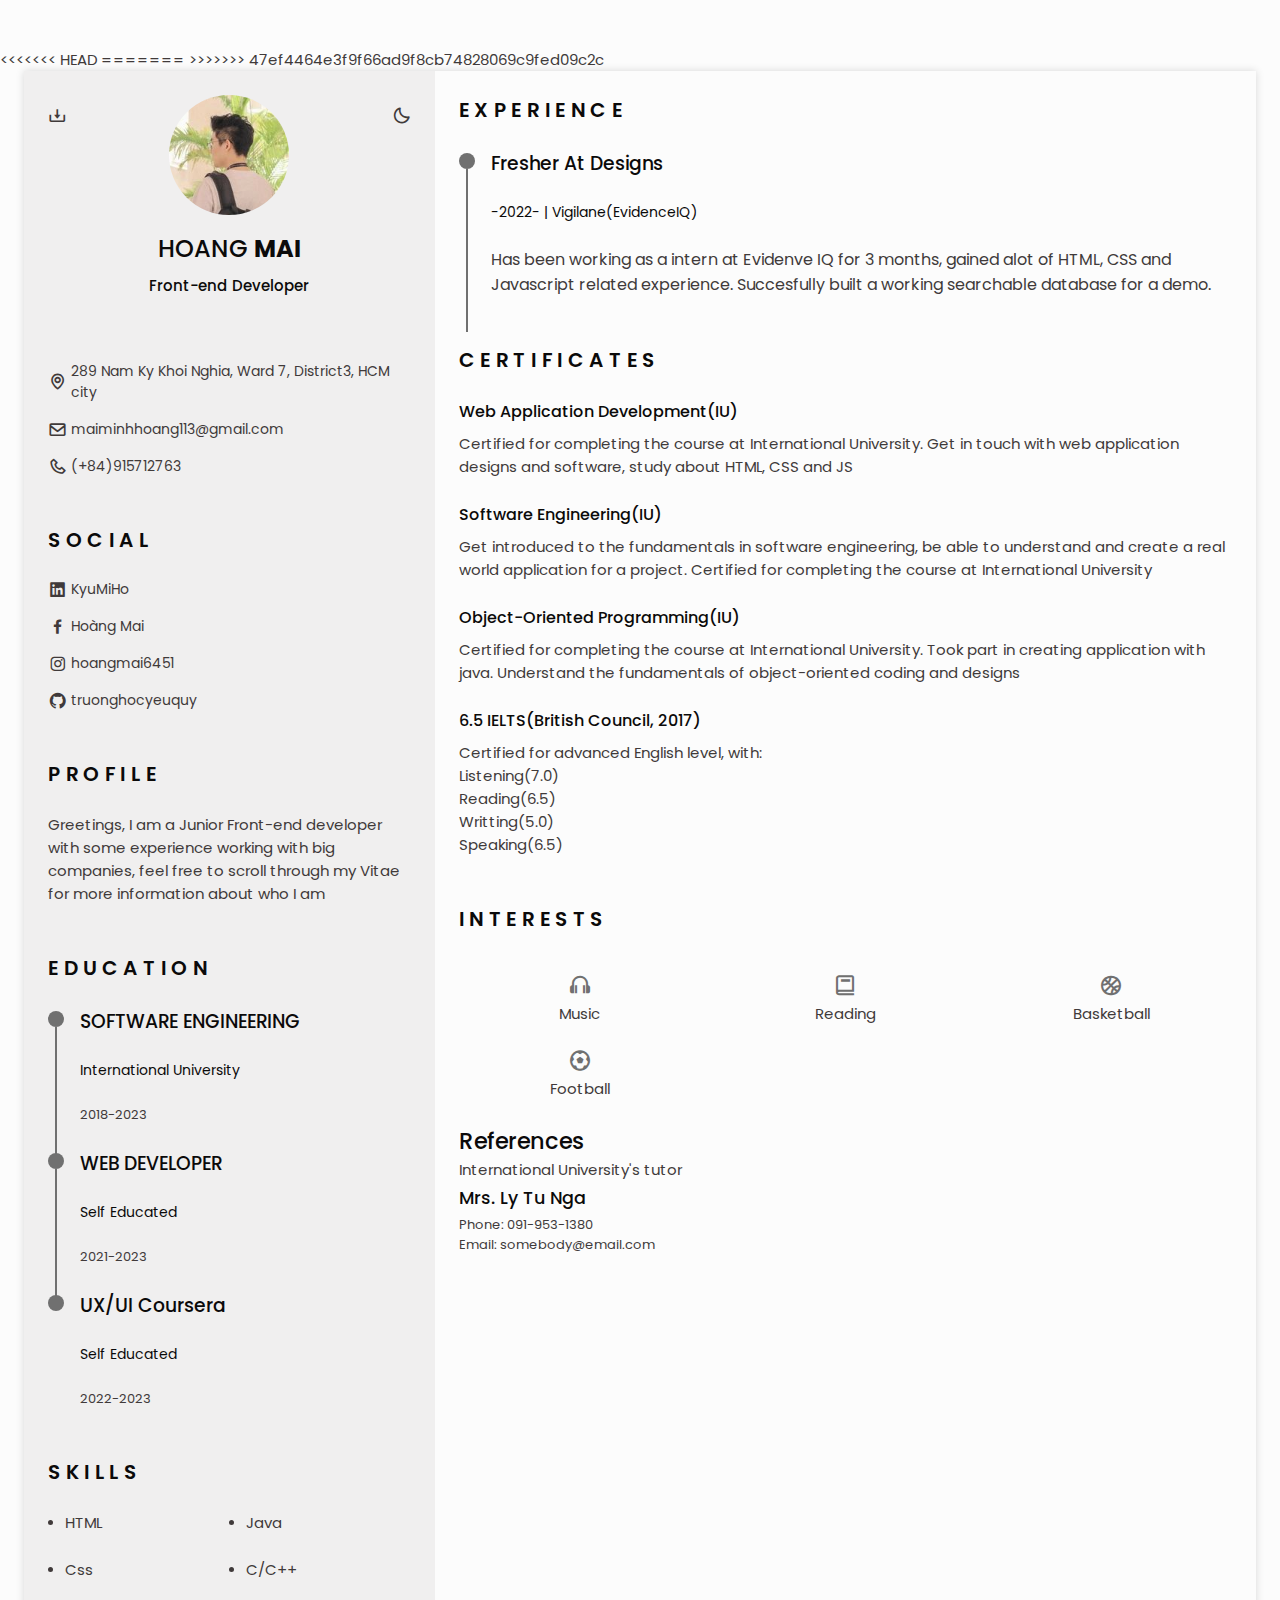
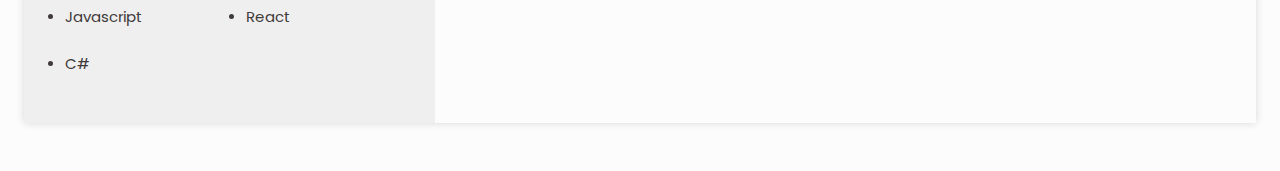
==== index.html @ 83b43409 "Fixing few bugs" ====
<!DOCTYPE html>
<html lang="en">
  <head>
    <meta charset="UTF-8" />
    <meta http-equiv="X-UA-Compatible" content="IE=edge" />
    <meta name="viewport" content="width=device-width, initial-scale=1.0" />
    <!-- Using Icons from BoxIcons -->
    <link
      rel="stylesheet"
      href="https://cdn.jsdelivr.net/npm/boxicons@latest/css/boxicons.min.css"
    />
    <!-- Css here -->
    <link rel="stylesheet" href="css/style.css" />

    <link rel="icon" type="img/svg" href="icon/DarkFavicon.svg" id="favicon" />

<<<<<<< HEAD
=======

>>>>>>> 47ef4464e3f9f66ad9f8cb74828069c9fed09c2c
    <link rel="icon" type="img/svg" href="icon/DarkFavicon.svg" id="favicon" />


    <title>KyuMiHo CV</title>
  </head>
  <body>
    <!-- Header -->
    <header class="l-header" id="header">
      <nav class="nav bd-container">
        <a href="#" class="nav__logo">Hoàng</a>
        <div class="nav__menu" id="nav-menu">
          <ul class="nav__list">
            <li class="nav__item">
              <a href="#home" class="nav__link active-link">
                <i class="bx bx-home nav__icon"></i>Home
              </a>
            </li>
            <li class="nav__item">
              <a href="#profile" class="nav__link">
                <i class="bx bx-user nav__icon"></i>Profile
              </a>
            </li>
            <li class="nav__item">
              <a href="#education" class="nav__link">
                <i class="bx bx-book nav__icon"></i>Education
              </a>
            </li>
            <li class="nav__item">
              <a href="#skills" class="nav__link">
                <i class="bx bx-receipt nav__icon"></i>Skills
              </a>
            </li>
            <li class="nav__item">
              <a href="#experience" class="nav__link">
                <i class="bx bx-briefcase-alt nav__icon"></i>Experiences
              </a>
            </li>
            <li class="nav__item">
              <a href="#certificates" class="nav__link">
                <i class="bx bx-award nav__icon"></i>Certificates
              </a>
            </li>
            <li class="nav__item">
              <a href="#references" class="nav__link">
                <i class="bx bx-link-external nav__icon"></i>References
              </a>
            </li>
          </ul>
        </div>

        <div class="nav__toggle" id="nav-toggle">
          <i class="bx bx-grid-alt"></i>
        </div>
      </nav>
    </header>
    <!-- Scroll Top -->
    <main class="l-main bd-container">
      <div class="resume" id="area-cv">
        <div class="resume__left">
          <!-- home section -->
          <section class="home" id="home">
            <div class="home__container section bd-grid">
              <div class="home__data bd-grid">
                <img src="pdf/Avatar.jpg" alt="" class="home__img" />
                <h1 class="home__title">HOANG <b>MAI</b></h1>
                <h3 class="home__profession">Front-end Developer</h3>

                <div>
                  <a
                    download=""
                    href="pdf/CV_Mai minh hoàng_English.pdf"
                    class="home__button-movil"
                    >Download</a
                  >
                </div>
              </div>
              <div class="home__address bd-grid">
                <span class="home__information">
                  <i class="bx bx-map home__icon"></i> 289 Nam Ky Khoi Nghia,
                  Ward 7, District3, HCM city
                </span>
                <span class="home__information">
                  <i class="bx bx-envelope home__icon"></i>
                  maiminhhoang113@gmail.com
                </span>
                <span class="home__information">
                  <i class="bx bx-phone home__icon"></i> (+84)915712763
                </span>
              </div>
            </div>

            <i
              class="bx bx-moon change-theme"
              title="Theme"
              id="theme-button"
            ></i>

            <i
              class="bx bx-download generate-pdf"
              title="Generate PDF"
              id="resume-button"
            ></i>

          </section>

          <!-- social media -->
          <section class="social section">
            <h2 class="section-title">SOCIAL</h2>
            <div class="social__container bd-grid">
              <a
                href="https://www.linkedin.com/in/hoang-mai-minh-4b1067243/"
                target="_blank"
                class="social__link"
                0
              >
                <i class="bx bxl-linkedin-square social__icon"></i>KyuMiHo
              </a>
              <a
                href="https://www.facebook.com/maiminhhoang113/"
                target="_blank"
                class="social__link"
              >
                <i class="bx bxl-facebook social__icon"></i>Hoàng Mai
              </a>
              <a
                href="https://www.instagram.com/hoangmai6451/"
                target="_blank"
                class="social__link"
              >
                <i class="bx bxl-instagram social__icon"></i>hoangmai6451
              </a>
              <a
                href="https://github.com/truonghocyeuquy"
                target="_blank"
                class="social__link"
              >
                <i class="bx bxl-github social__icon"></i>truonghocyeuquy
              </a>
            </div>
          </section>
          <!-- Profile section is here -->
          <section class="profile section" id="profile">
            <h2 class="section-title">Profile</h2>
            <p class="profile__description">
              Greetings, I am a Junior Front-end developer with some experience
              working with big companies, feel free to scroll through my Vitae
              for more information about who I am
            </p>
          </section>
          <!-- Edication section is here -->
          <section class="education section" id="education">
            <h2 class="section-title">Education</h2>
            <div class="education__container bd-grid">
              <div class="education__content">
                <div class="education__time">
                  <span class="education__rounder"></span>
                  <span class="education__line"></span>
                </div>
                <div class="education__data bd-grid">
                  <h3 class="education__title">SOFTWARE ENGINEERING</h3>
                  <span class="education__studies"
                    >International University</span
                  >
                  <span class="education__year">2018-2023</span>
                </div>
              </div>
              <!--  -->
              <div class="education__content">
                <div class="education__time">
                  <span class="education__rounder"></span>
                  <span class="education__line"></span>
                </div>
                <div class="education__data bd-grid">
                  <h3 class="education__title">WEB DEVELOPER</h3>
                  <span class="education__studies">Self Educated</span>
                  <span class="education__year">2021-2023</span>
                </div>
              </div>
              <!--  -->
              <div class="education__content">
                <div class="education__time">
                  <span class="education__rounder"></span>
                  <!-- <span class="education__line"></span> -->
                </div>
                <div class="education__data bd-grid">
                  <h3 class="education__title">UX/UI Coursera</h3>
                  <span class="education__studies">Self Educated</span>
                  <span class="education__year">2022-2023</span>
                </div>
              </div>
            </div>
          </section>
          <!-- Skill section is here -->
          <section class="skills section" id="skills">
            <h2 class="section-title">Skills</h2>
            <div class="skills__content bd-grid">
              <ul class="skills__data">
                <li class="skills__name">
                  <span class="skills__circle"></span>HTML
                </li>
                <li class="skills__name">
                  <span class="skills__circle"></span>Css
                </li>
                <li class="skills__name">
                  <span class="skills__circle"></span>Javascript
                </li>
                <li class="skills__name">
                  <span class="skills__circle"></span>C#
                </li>
              </ul>
              <ul class="skills__data">
                <li class="skills__name">
                  <span class="skills__circle"></span>Java
                </li>
                <li class="skills__name">
                  <span class="skills__circle"></span>C/C++
                </li>
                <li class="skills__name">
                  <span class="skills__circle"></span>React
                </li>
              </ul>
            </div>
          </section>
        </div>
        <div class="resume__right">
          <!-- Experiences -->
          <section class="experience section" id="experience">
            <h2 class="section-title">Experience</h2>
            <div class="experience__contatiner bd-grid">
              <div class="experience__content">
                <div class="experience__time">
                  <span class="experience__rounder"></span>
                  <span class="experience__line"></span>
                </div>
                <div class="experience__data bd-grid">
                  <h3 class="experience__title">Fresher At Designs</h3>
                  <span class="experience__company"
                    >-2022- | Vigilane(EvidenceIQ)</span
                  >
                  <p class="experience__description">
                    Has been working as a intern at Evidenve IQ for 3 months,
                    gained alot of HTML, CSS and Javascript related experience.
                    Succesfully built a working searchable database for a demo.
                  </p>
                </div>
              </div>
            </div>
          </section>
          <!-- certificate is here -->
          <section class="certificate section" id="certificates">
            <h2 class="section-title">Certificates</h2>
            <div class="certificate__container bd-grid">
              <div class="certificate__content">
                <h3 class="certificate__title">
                  Web Application Development(IU)
                </h3>
                <p class="certificate__description">
                  Certified for completing the course at International
                  University. Get in touch with web application designs and
                  software, study about HTML, CSS and JS
                </p>
              </div>
              <div class="certificate__content">
                <h3 class="certificate__title">Software Engineering(IU)</h3>
                <p class="certificate__description">
                  Get introduced to the fundamentals in software engineering, be
                  able to understand and create a real world application for a
                  project. Certified for completing the course at International
                  University
                </p>
              </div>
              <div class="certificate__content">
                <h3 class="certificate__title">
                  Object-Oriented Programming(IU)
                </h3>
                <p class="certificate__description">
                  Certified for completing the course at International
                  University. Took part in creating application with java.
                  Understand the fundamentals of object-oriented coding and
                  designs
                </p>
              </div>
              <div class="certificate__content">
                <h3 class="certificate__title">
                  6.5 IELTS(British Council, 2017)
                </h3>
                <p class="certificate__description">
                  Certified for advanced English level, with:<br />
                  Listening(7.0)<br />
                  Reading(6.5)<br />
                  Writting(5.0) <br />Speaking(6.5)
                </p>
              </div>
            </div>
          </section>
          <!-- Interests -->
          <section class="interest section">
            <h2 class="section-title">Interests</h2>
            <div class="interests__container bd-grid">
              <div class="interests__content">
                <i class="bx bx-headphone interest__icon"></i>
                <span class="interest__name">Music</span>
              </div>
              <div class="interests__content">
                <i class="bx bx-book interest__icon"></i>
                <span class="interest__name">Reading</span>
              </div>
              <div class="interests__content">
                <i class="bx bx-basketball interest__icon"></i>
                <span class="interest__name">Basketball</span>
              </div>
              <div class="interests__content">
                <i class="bx bx-football interest__icon"></i>
                <span class="interest__name">Football</span>
              </div>
            </div>
          </section>
          <!-- references -->
          <section class="references" id="references">
            <h2 class="section__title">References</h2>
            <!-- <div class="references__container bd-grid">
              <div class="references__content bd-grid">
                <span class="references__subtitle">Project Manager</span>
                <h3 class="references__title">Mr. Lai Van Loc</h3>
                <ul class="references__contact">
                  <li>Phone: 091-953-1380</li>
                  <li>email: somebody@email.com</li>
                </ul>
              </div> -->
              <div class="references__content bd-grid">
                <span class="references__subtitle"
                  >International University's tutor</span
                >
                <h3 class="references__title">Mrs. Ly Tu Nga</h3>
                <ul class="references__contact">
                  <li>Phone: 091-953-1380</li>
                  <li>Email: somebody@email.com</li>
                </ul>
              </div>
            </div>
            
          </section>

          
        </div>
      </div>
    </main>
    <!-- scroll top -->
    <a href="#" class="scrolltop" id="scroll-top">
      <i class="bx bx-up-arrow-alt scrolltop__icon"></i>
    </a>
    <!-- HTML2PDF -->
    <script src="javascript/html2pdf.bundle.min.js"></script>
    <!-- Main JS is here -->
    <script src="javascript/main.js"></script>
  </body>
</html>
---- css/style.css ----
/* Importing fonts from google */

@import url('https://fonts.googleapis.com/css2?family=Liu+Jian+Mao+Cao&family=Poppins:wght@400;500;600&display=swap');


/* Variables CSS */
:root{
    --header-height: 3rem;

    /* Color went here */
    --title-color: #0B0A0A;
    --text-color: #403A3A;
    --text-color-light: #707070;
    --container-color-alt: #F0EFEF;
    --body-color: #FCFCFC;

    /* Fonts used here */
    --body-font: 'Poppins', sans-serif;
    --h1-font-size: 1.5rem;
    --h2-font-size: 1.25rem;
    --h3-font-size: 1rem;
    --normal-font-size: .938rem;
    --small-font-size: .875rem;
    --smaller-font-size: .813rem;

    /* Fonts weights here */
    --font-medium: 500;
    --font-semi-bold: 600;
    /* Margenes */
    --mb-1: .5rem;
    --mb-2: 1rem;
    --mb-3: 1.5rem;


    /* Z index */
    --z-tooltip: 10;
    --z-fixed: 100;

}
/* Base */
*, ::before, ::after{
       box-sizing:border-box; 
}
html{
    scroll-behavior:smooth;    
}
/* dark theme variable */
body.dark-theme{
    --title-color: #f2f2f2;
    --text-color: #bfbfbf;
    --container-color: #212121;
    --container-color-alt: #181616;
    --body-color: #2b2b2b;

}
/* change theme button */
.change-theme{
position:absolute;
right:0;
top:2.2rem;
display:flex;
color: var(--text-color);
font-size: 1.2rem;
cursor:pointer;
}
.change-theme:hover{
    color:var(--title-color);
}
/* font size variable to scale cv */
body.scale-cv{
    --h1-font-size: .938rem;
    --h2-font-size: .938rem;
    --h3-font-size: .875rem;
    --normal-font-size: .813rem;
    --small-font-size: .75rem;
    --smaller-font-size: .688rem;
}

/* Generate pdf button */
.generate-pdf{
    display:none;
    position: absolute;
    top: 2.2rem;
    left: 0;
    font-size: 1.2rem;
    color: var(--text-color);
    cursor: pointer;

}

.generate-pdf:hover{
    color: var(--title-color);
}

.scale-cv .change-theme,
.scale-cv .generate-pdf{
    display:none;

}
.scale-cv .bd-container{
    max-width: 595px;
}

.scale-cv .section{
    padding: 1.5rem 0 0.80rem;
}
.scale-cv .section-title{
    margin-bottom: .05rem;
}
.scale-cv .profile__description{
    font-size: smaller;
}
.scale-cv .resume__left,
.scale-cv .resume__right{
    padding:0 1rem;
}
.scale-cv .home__img{
    width: 90px;
    height: 90px;
}
.scale-cv .home__container{
    gap:.75rem;
}
.scale-cv .home__data{
    gap:.25rem;
}
.scale-cv .home__address,
.scale-cv .social__container{
    gap:.75rem;
}
.scale-cv .home__icon,
.scale-cv .social__icon,
.scale-cv .interest__icon{
    font-size: 1rem;
}

.scale-cv .education__container,
.scale-cv .experience__container,
.scale-cv .certificate__container{
    gap: 1rem;

}
.scale-cv .certificate__discription{
    font-size: 9px;
}
.scale-cv .references__container{
    row-gap: 9px;
}
.scale-cv .education__time,
.scale-cv .experience__time{ 
    padding-right: .5rem;
}
.scale-cv .education__rounder,
.scale-cv .experience__rounder{

    margin-top: .22rem;

}
.scale-cv .education__line,
.scale-cv .experience__line{
    width: 1px;
    height: 90%;
    transform: translate(5px 0);
}
.scale-cv .education__data,
.scale-cv .experience__data{
    row-gap:2px;
}
.scale-cv .skills__name{
    margin-bottom: var(--mb-1);
}

.scale-cv .interest{
   display:none;    
}


body{
    margin: 0 0 var(--header-height) 0;
    padding: 0;
    font-family: var(--body-font);
    font-size: var(--normal-font-size);
    background-color: var(--body-color);
    color: var(--text-color);
}

h1,h2,h3,ul,p{
    margin: 0;

}

h1,h2,h3{
    color: var(--title-color);
    font-weight: var(--font-medium);

}
ul{
    padding:0;
    list-style:none;

}
a{
    text-decoration: none;
}
img{
    max-width: 100%;
    height: auto;
}

/* Class Css */


.section{
    display: flex;
    flex:1;
    flex-direction: column;
    max-width: auto;
    padding: 1.5rem 0;
}


.section-title{
    font-size: var(--h2-font-size);
    color: var(--title-color);
    font-weight: var(--font-semi-bold);
    text-transform: uppercase;
    letter-spacing: .35rem;
    text-align: center;
    margin-bottom: var(--mb-3);
}


/* Layout zone */

.bd-container{
    max-width: auto;
    width: calc(100% - 3rem);
    margin-left: var(--mb-3);
    margin-right: var(--mb-3);
}
.bd-grid{

    display: grid;


    gap: 1.5rem;
}
.l-header{
    width: 100%;
    position: fixed;
    bottom:0;
    left:0;
    z-index: var(--z-fixed);
    background-color: var(--body-color);
    box-shadow: 0 -1px 4px rgba(0,0,0,.1);
    transition: .3s;

}
/* Nav here */
.nav{
    height: var(--header-height);
    display: flex;
    justify-content: space-between;
    align-items: center;
}
@media screen and (max-width: 968px)
{
 .nav__menu{
    position: fixed;
    bottom: -100%;
    left:0;
    width: 100%;
    padding: 2rem 1.5rem;
    background-color: var(--body-color);
    box-shadow: 0 1px 4px rgba(0,0,0,.1);
    border-radius: 1rem 1rem 0 0;
    z-index: var(--z-fixed);
    transition: .3s;
 }
}
.nav__logo, 
.nav__toggle{
    color: var(--title-color);
    font-weight: var(--font-medium);
}

.nav__toggle{
    font-size: 1.2rem;
    cursor:pointer;
}

.nav__item{
    text-align:center;

}
.nav__list{
    display: grid;
    grid-template-columns: repeat(3,1fr);
    gap:2rem;
}
.nav__link{
    display: flex;
    flex-direction: column;
    font-size: var(--smaller-font-size);
    color: var(--text-color-light);
    font-weight: var(--font-medium);

}
.nav__link:hover{
    color: var(--title-color);

}
.nav__icon{
    font-size: 1.2rem;
    margin-bottom: var(--mb-1);
}

/* Menu shower here */
.show-menu{
    bottom: var(--header-height);
}


.active-link{
    color: var(--title-color);
}
/* home */
.home{
    position:relative;

}
.home__container{
    gap:3rem;
}
.home__data{
    gap: .5rem;
    text-align: center;
}
.home__img{
    width:120px;
    height:120px;
    border-radius: 50%;
    justify-self: center;
    margin-bottom: var(--mb-1);
}
.home__title{
    font-size: var(--h1-font-size);
}
.home__profession{
    font-size: var(--normal-font-size);
    margin-bottom: var(--mb-1);
}
.home__address{
    gap:1rem;

}
.home__information{
    display:flex;
    align-items: center;
    font-size: var(--small-font-size);
}
.home__icon{
    font-size: 1.2rem;
    margin-right:.25rem;

}
.home__button-movil{
    display:inline-block;
    border:2px solid var(--text-color);
    color: var(--title-color);
    padding:1rem 2rem;
    border-radius: .25rem;
    transition: .3s;
    font-weight: var(--font-medium);
    margin-top: var(--mb-3);
}
.home__button-movil:hover{
    background-color: var(--text-color);
    color: var(--container-color);
}
/* Social media */
.social__container{
    grid-template-columns: max-content;
    gap:1rem;

}
.social__link{
    display:inline-flex;
    align-items: center;
    font-size: var(--small-font-size);
    color:var(--text-color);
}
.social__link:hover{
    color:var(--title-color);
}
.social__icon{
    font-size:1.2rem;
    margin-right:.25rem;
}
/* profile */
.profile__description{
    text-align: center;
}
/* education and experience */
.education__content,
.experience__content{
    display:flex;

}
.education__time,
.experience__time{
    padding-right:1rem;
}
.education__rounder,
.experience__rounder{
    position:relative;
    display:block;
    width:16px;
    height:16px;

    background: var(--text-color-light);
    border-radius: 50%;
    margin-top: .25rem;

}
.education__line,
.experience__line{
    display:block;
    width:2px;
    height:110%;
    background-color: var(--text-color-light);
    transform: translate(7px,0);
    
}
.education__data,
.experience__data{
    font-size: var(--h3-font-size);
}
.education__studies,
.experience__company{
    font-size: var(--small-font-size);
    color: var(--title-color);
}
.education__year{
    font-size: var(--smaller-font-size);
}
/* Skills and languages */
.skills__content
{
    grid-template-columns: repeat(2, 1fr);
    

}
.skills__content
{
  
    gap:0;
}
.skills__name{
    display:flex;
    align-items: center;
    margin-bottom:var(--mb-3);
    
}
.skills__circle{
    display:inline-block;
    width: 5px;
    height: 5px;
    background-color: var(--text-color);
    border-radius: 50%;
    margin-right: .75rem;
}

/* certificates here */
.certificate__title{
    font-size: var(--h3-font-size);
    margin-bottom: var(--mb-1);
}
/* references */
.references__content{
    gap:.25rem;
}
.reference__subtitle{
    color:var(--text-color-light);
}
.reference__subtitle,
.references__contact{
    font-size: var(--smaller-font-size);
}
/* interest */
.interests__container{
    grid-template-columns: repeat(3, 1fr);
    margin-top: var(--mb-2);
}
.interests__content{
    display: flex;
    flex-direction: column;
    align-items: center;
}
.interest__icon{
    color: var(--text-color-light);
    font-size: 1.5rem;
    margin-bottom: .25rem;
}
/* scroll top */
.scrolltop{
    position:fixed;
    right:1rem;
    bottom:-20%;
    display:flex;
    justify-content: center;
    align-items:center;
    padding:.3rem;
    background-color: var(--container-color-alt);
    border-radius: 50%;
    z-index: var(--z-tooltip);
    transition: .4s;
    visibility: hidden;
}
.scrolltop__icon{
    font-size:1.2rem;
    color:var(--text-color);

}
.show-scroll{
    visibility: visible;
    bottom:5rem;
}
@media screen and (max-width:320px){
    .nav.list{
        grid-template-columns: repeat(2, 1fr);
        gap: 1rem .5rem;
    }
}
@media screen and (min-width:968px){
    body{
        margin:3rem 0;
    }
    .generate-pdf{
        display: inline-block;
    }
    .bd-container{
        margin-left: auto;
        margin-right: auto;
    }
    .home__button-movil{
        display: none;
    }
    .l-header,
    .scrolltop{
        display:none;
    }
    .resume{
        display:grid;
        grid-template-columns: .5fr 1fr;
        background-color: var(--container-color);
        box-shadow: 0 0 8px rgba(13,12,12,.15);
    }
    .resume__left{
        background-color: var(--container-color-alt);
    }
    .resume__left,
    .resume__right{
        padding:0 1.5rem;

    }
    .resume__right{
        height: 100%;
    }
    .generate-pdf{
        display:inline-block;
    }
    .section-title,
    .profile__description{
        text-align: initial;
    }
}
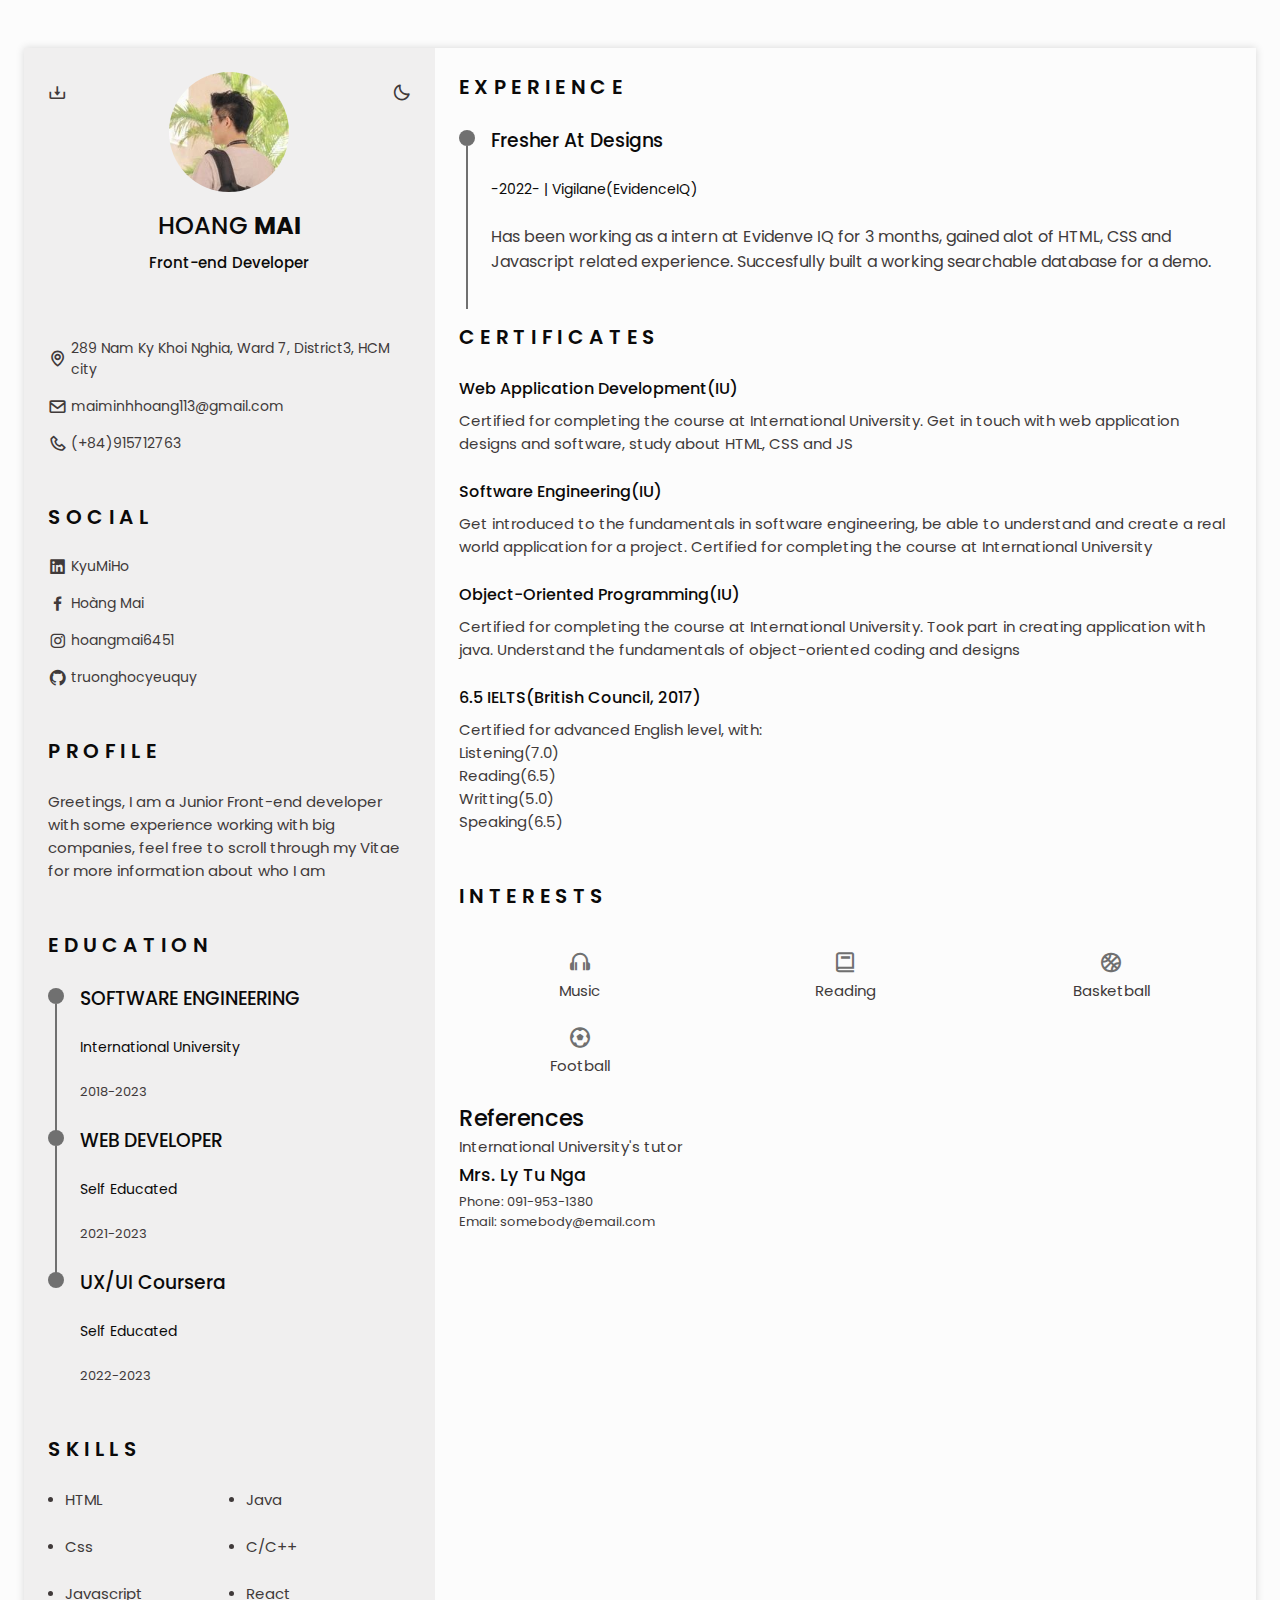
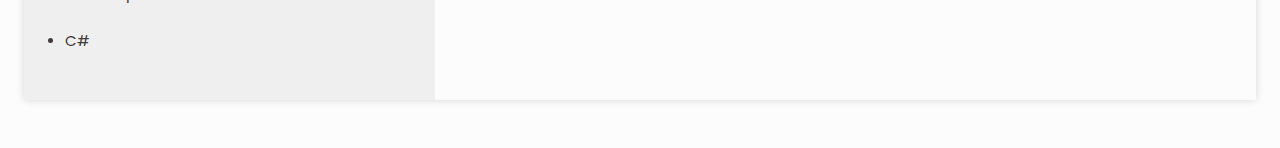
==== commit 70eb4375: "Update index.html" ====
--- a/index.html
+++ b/index.html
@@ -14,10 +14,7 @@
 
     <link rel="icon" type="img/svg" href="icon/DarkFavicon.svg" id="favicon" />
 
-<<<<<<< HEAD
-=======
-
->>>>>>> 47ef4464e3f9f66ad9f8cb74828069c9fed09c2c
+
     <link rel="icon" type="img/svg" href="icon/DarkFavicon.svg" id="favicon" />
 
 
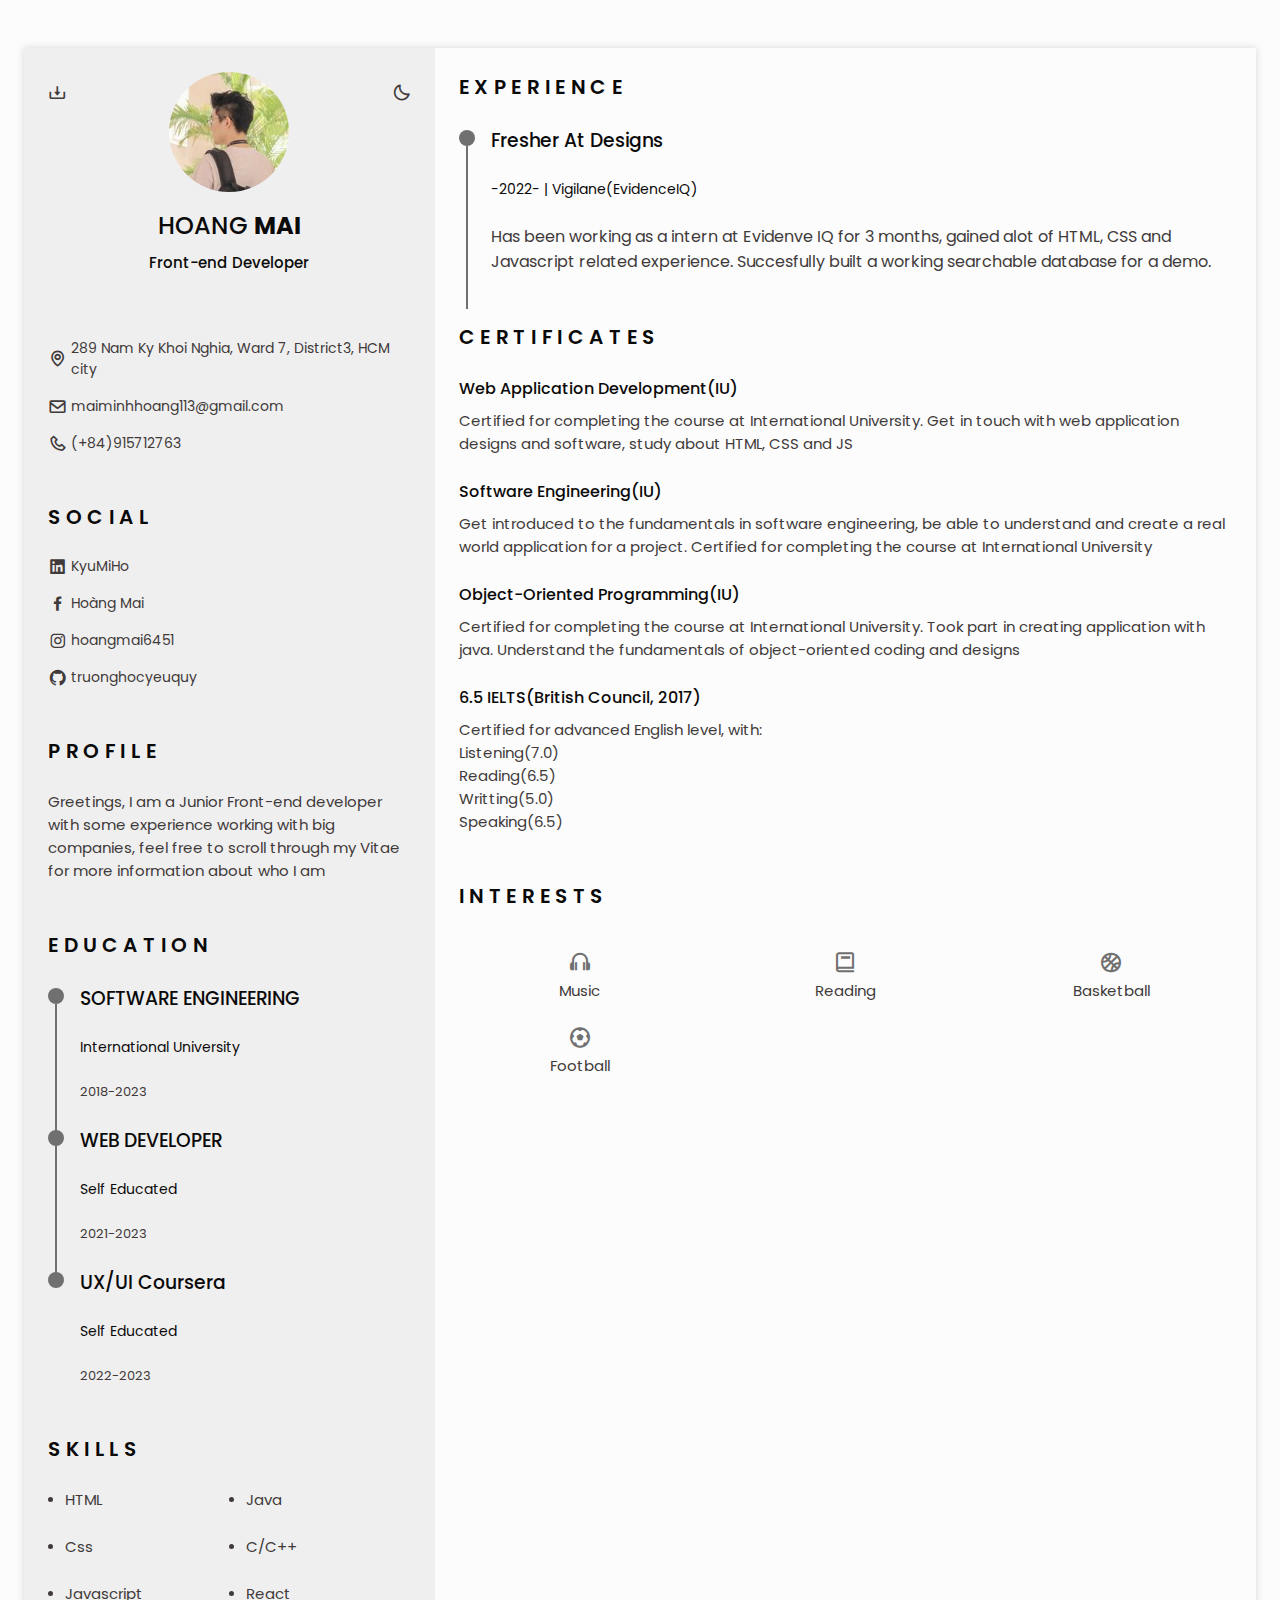
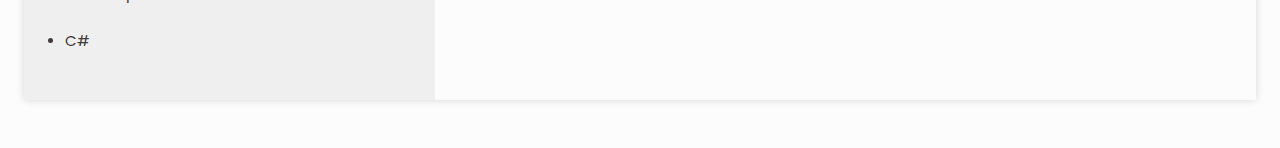
==== commit ce399f25: "Update index.html" ====
--- a/index.html
+++ b/index.html
@@ -333,9 +333,9 @@
             </div>
           </section>
           <!-- references -->
-          <section class="references" id="references">
+          <!-- <section class="references" id="references">
             <h2 class="section__title">References</h2>
-            <!-- <div class="references__container bd-grid">
+             <div class="references__container bd-grid">
               <div class="references__content bd-grid">
                 <span class="references__subtitle">Project Manager</span>
                 <h3 class="references__title">Mr. Lai Van Loc</h3>
@@ -343,7 +343,7 @@
                   <li>Phone: 091-953-1380</li>
                   <li>email: somebody@email.com</li>
                 </ul>
-              </div> -->
+              </div> 
               <div class="references__content bd-grid">
                 <span class="references__subtitle"
                   >International University's tutor</span
@@ -356,7 +356,7 @@
               </div>
             </div>
             
-          </section>
+          </section> -->
 
           
         </div>
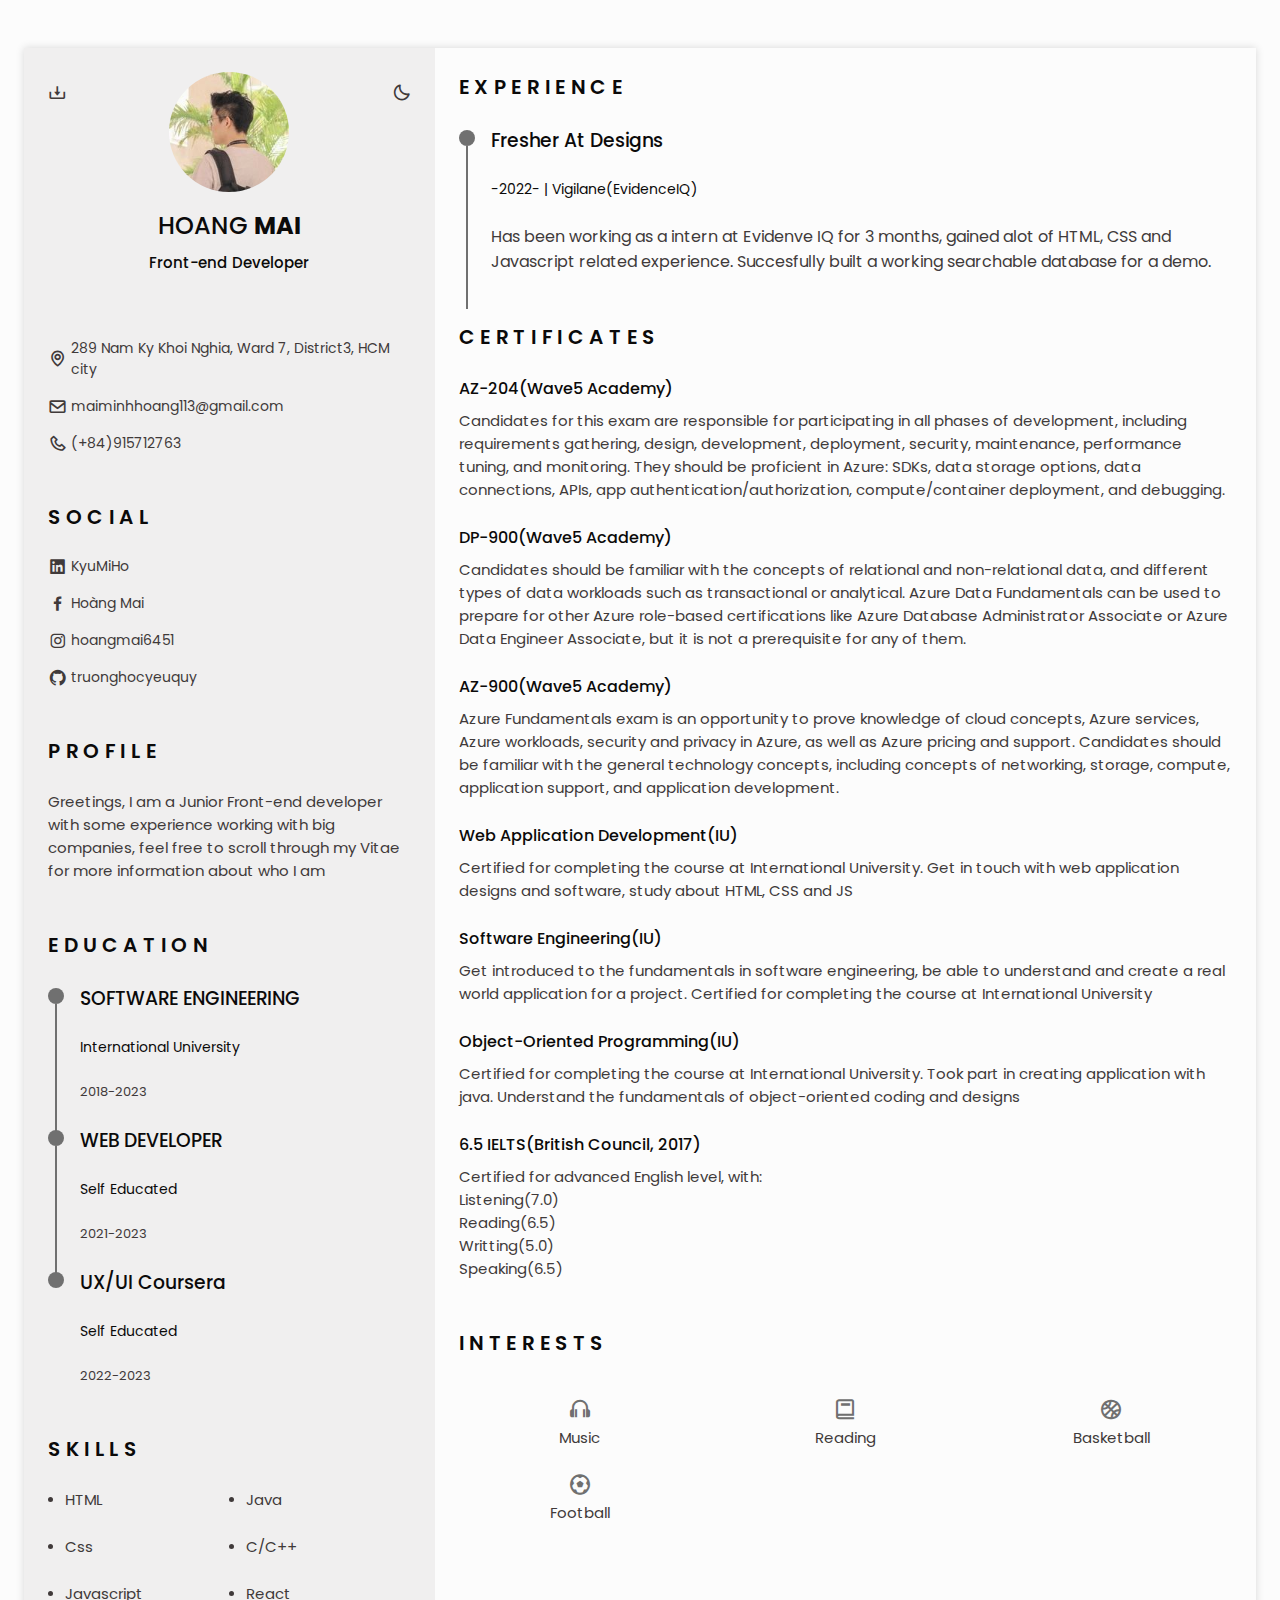
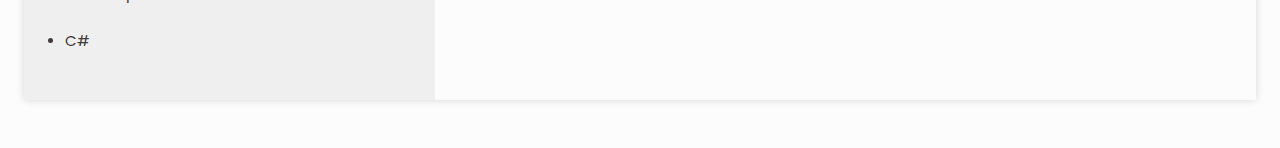
==== commit a53bf378: "Update index.html" ====
--- a/index.html
+++ b/index.html
@@ -267,6 +267,39 @@
           <section class="certificate section" id="certificates">
             <h2 class="section-title">Certificates</h2>
             <div class="certificate__container bd-grid">
+              <div class="certificate__content">
+                <h3 class="certificate__title">
+                   AZ-204(Wave5 Academy)
+                </h3>
+                <p class="certificate__description">
+                 Candidates for this exam are responsible for participating in all phases of development,
+                  including requirements gathering, design, development, deployment, security, maintenance, 
+                  performance tuning, and monitoring. They should be proficient in Azure: SDKs, data storage options, 
+                  data connections, APIs, app authentication/authorization, compute/container deployment, and debugging.
+                </p>
+              </div>
+              <div class="certificate__content">
+                <h3 class="certificate__title">
+                   DP-900(Wave5 Academy)
+                </h3>
+                <p class="certificate__description">
+                  Candidates should be familiar with the concepts of relational and non-relational data, 
+                  and different types of data workloads such as transactional or analytical.
+                  Azure Data Fundamentals can be used to prepare for other Azure role-based certifications
+                  like Azure Database Administrator Associate or Azure Data Engineer Associate, but it is not a prerequisite for any of them.
+                </p>
+              </div>
+              <div class="certificate__content">
+                <h3 class="certificate__title">
+                   AZ-900(Wave5 Academy)
+                </h3>
+                <p class="certificate__description">
+                  Azure Fundamentals exam is an opportunity to prove knowledge of cloud concepts,
+                  Azure services, Azure workloads, security and privacy in Azure, as well as Azure 
+                  pricing and support. Candidates should be familiar with the general technology concepts, 
+                  including concepts of networking, storage, compute, application support, and application development.
+                </p>
+              </div>
               <div class="certificate__content">
                 <h3 class="certificate__title">
                   Web Application Development(IU)
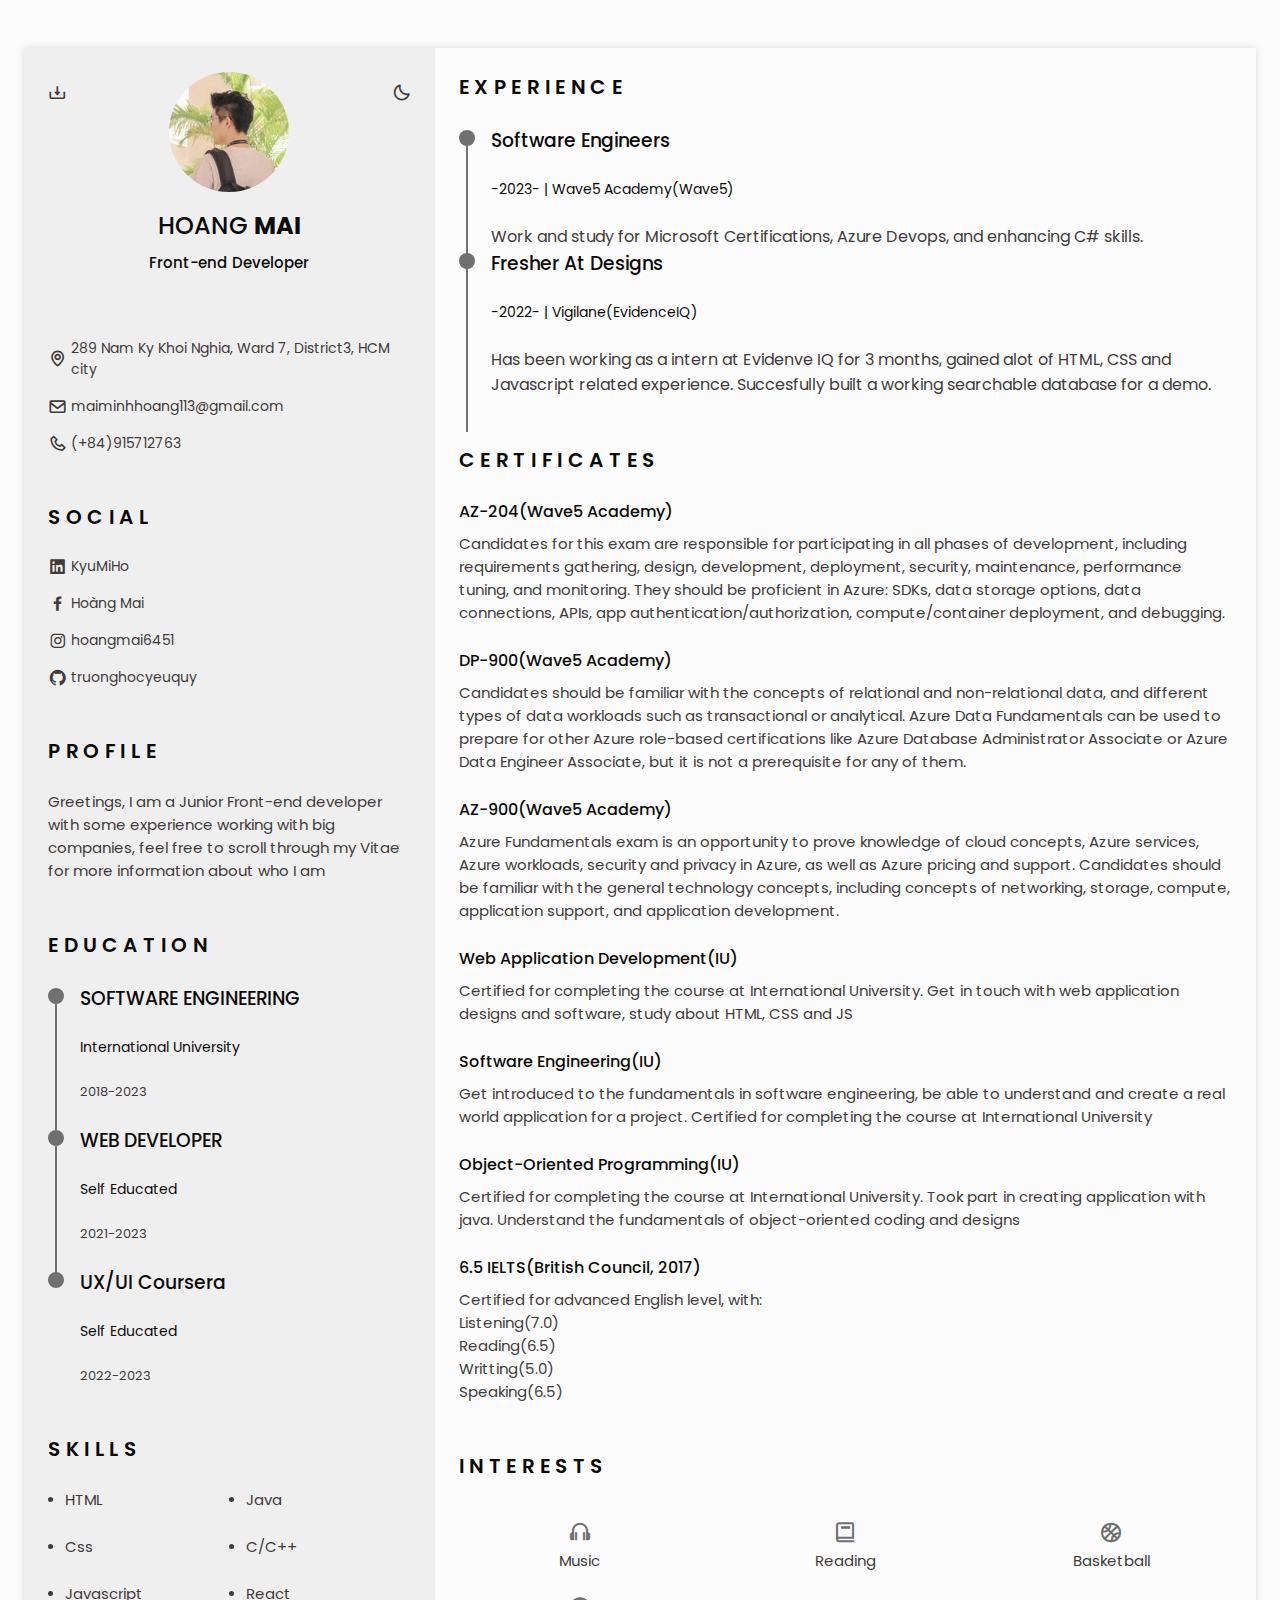
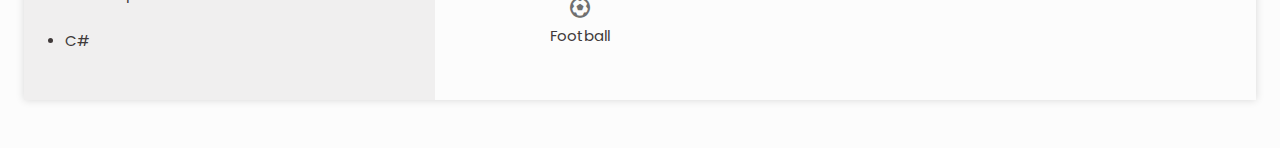
==== commit e7c6c86f: "Update index.html" ====
--- a/index.html
+++ b/index.html
@@ -243,6 +243,23 @@
           <!-- Experiences -->
           <section class="experience section" id="experience">
             <h2 class="section-title">Experience</h2>
+            <div class="experience__contatiner bd-grid">
+              <div class="experience__content">
+                <div class="experience__time">
+                  <span class="experience__rounder"></span>
+                  <span class="experience__line"></span>
+                </div>
+                <div class="experience__data bd-grid">
+                  <h3 class="experience__title">Software Engineers</h3>
+                  <span class="experience__company"
+                    >-2023- | Wave5 Academy(Wave5)</span
+                  >
+                  <p class="experience__description">
+                    Work and study for Microsoft Certifications, Azure Devops, and enhancing C# skills.
+                  </p>
+                </div>
+              </div>
+            </div>
             <div class="experience__contatiner bd-grid">
               <div class="experience__content">
                 <div class="experience__time">
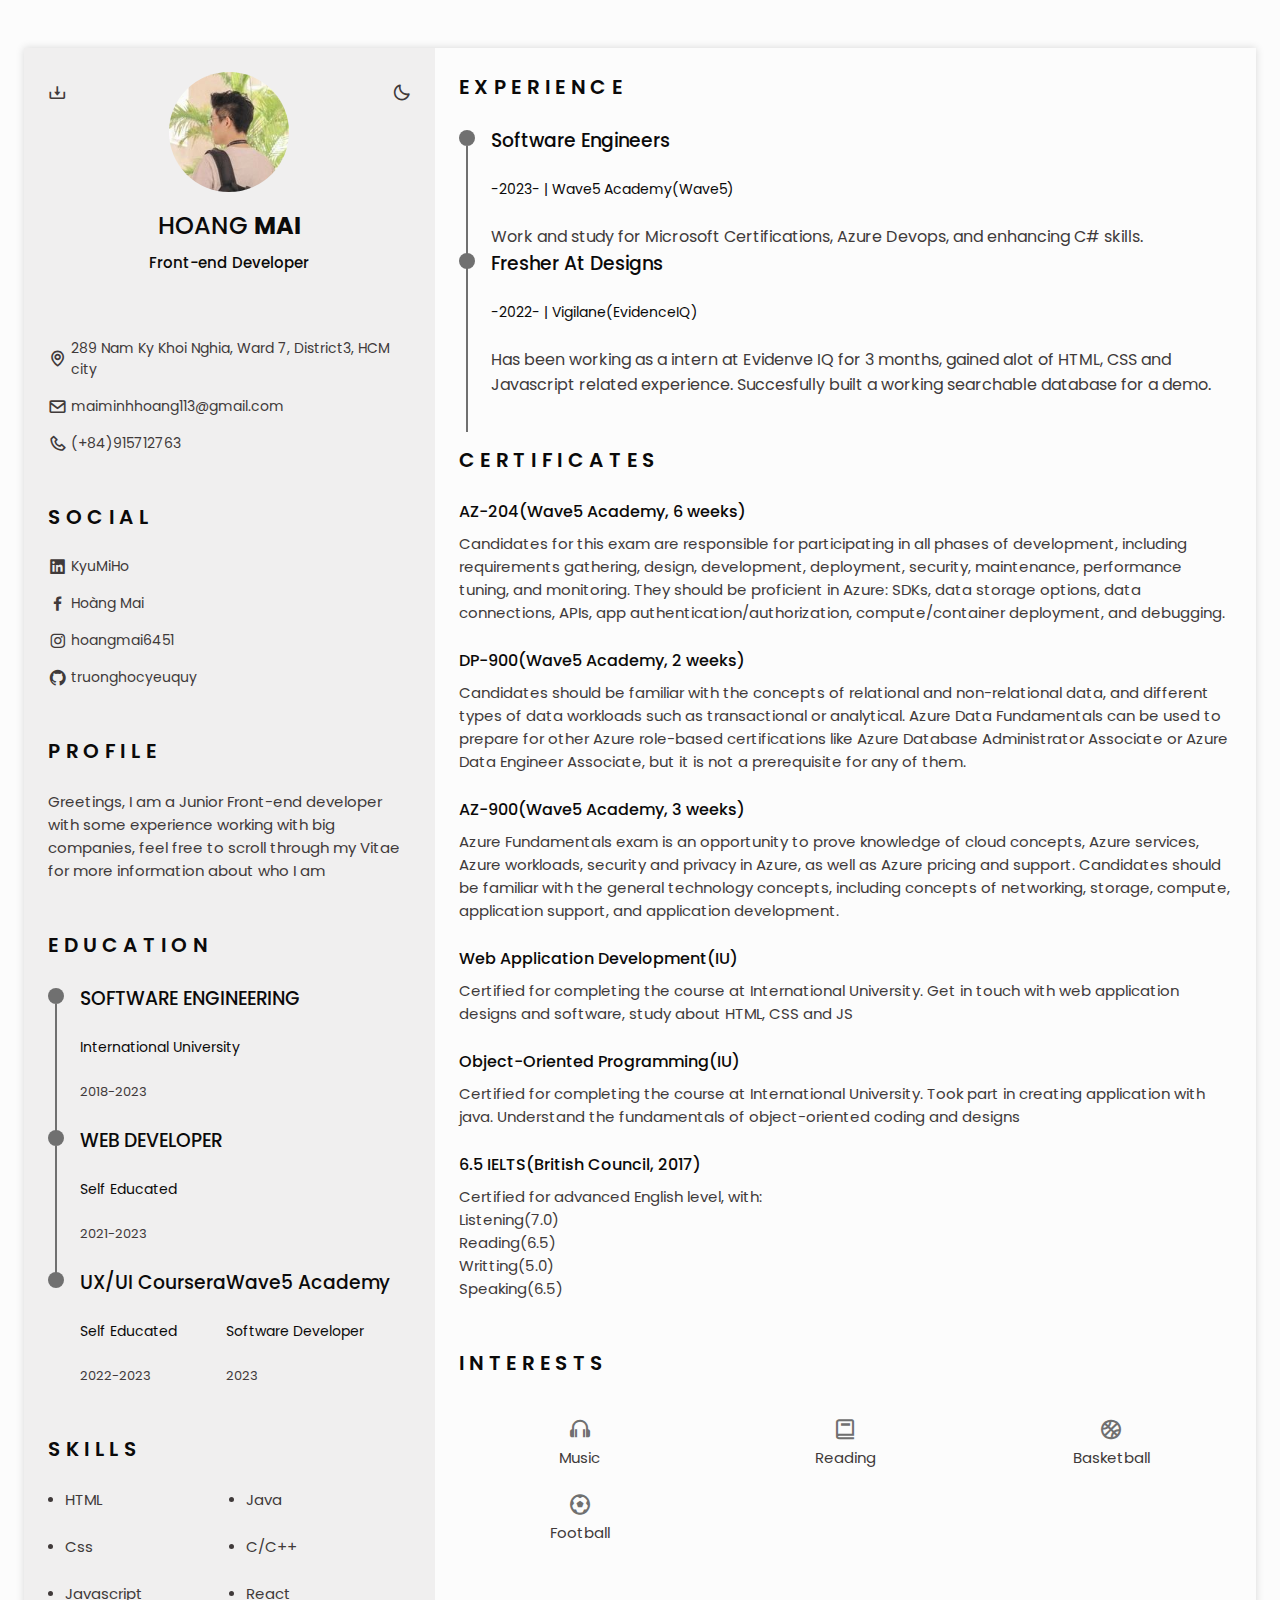
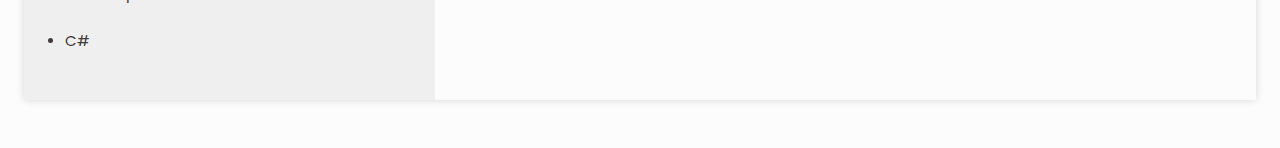
==== commit a83b80f6: "Update index.html" ====
--- a/index.html
+++ b/index.html
@@ -204,6 +204,11 @@
                   <span class="education__studies">Self Educated</span>
                   <span class="education__year">2022-2023</span>
                 </div>
+                 <div class="education__data bd-grid">
+                  <h3 class="education__title">Wave5 Academy</h3>
+                  <span class="education__studies">Software Developer</span>
+                  <span class="education__year">2023</span>
+                </div>
               </div>
             </div>
           </section>
@@ -286,7 +291,7 @@
             <div class="certificate__container bd-grid">
               <div class="certificate__content">
                 <h3 class="certificate__title">
-                   AZ-204(Wave5 Academy)
+                   AZ-204(Wave5 Academy, 6 weeks)
                 </h3>
                 <p class="certificate__description">
                  Candidates for this exam are responsible for participating in all phases of development,
@@ -297,7 +302,7 @@
               </div>
               <div class="certificate__content">
                 <h3 class="certificate__title">
-                   DP-900(Wave5 Academy)
+                   DP-900(Wave5 Academy, 2 weeks)
                 </h3>
                 <p class="certificate__description">
                   Candidates should be familiar with the concepts of relational and non-relational data, 
@@ -308,7 +313,7 @@
               </div>
               <div class="certificate__content">
                 <h3 class="certificate__title">
-                   AZ-900(Wave5 Academy)
+                   AZ-900(Wave5 Academy, 3 weeks)
                 </h3>
                 <p class="certificate__description">
                   Azure Fundamentals exam is an opportunity to prove knowledge of cloud concepts,
@@ -326,16 +331,7 @@
                   University. Get in touch with web application designs and
                   software, study about HTML, CSS and JS
                 </p>
-              </div>
-              <div class="certificate__content">
-                <h3 class="certificate__title">Software Engineering(IU)</h3>
-                <p class="certificate__description">
-                  Get introduced to the fundamentals in software engineering, be
-                  able to understand and create a real world application for a
-                  project. Certified for completing the course at International
-                  University
-                </p>
-              </div>
+              </div>              
               <div class="certificate__content">
                 <h3 class="certificate__title">
                   Object-Oriented Programming(IU)
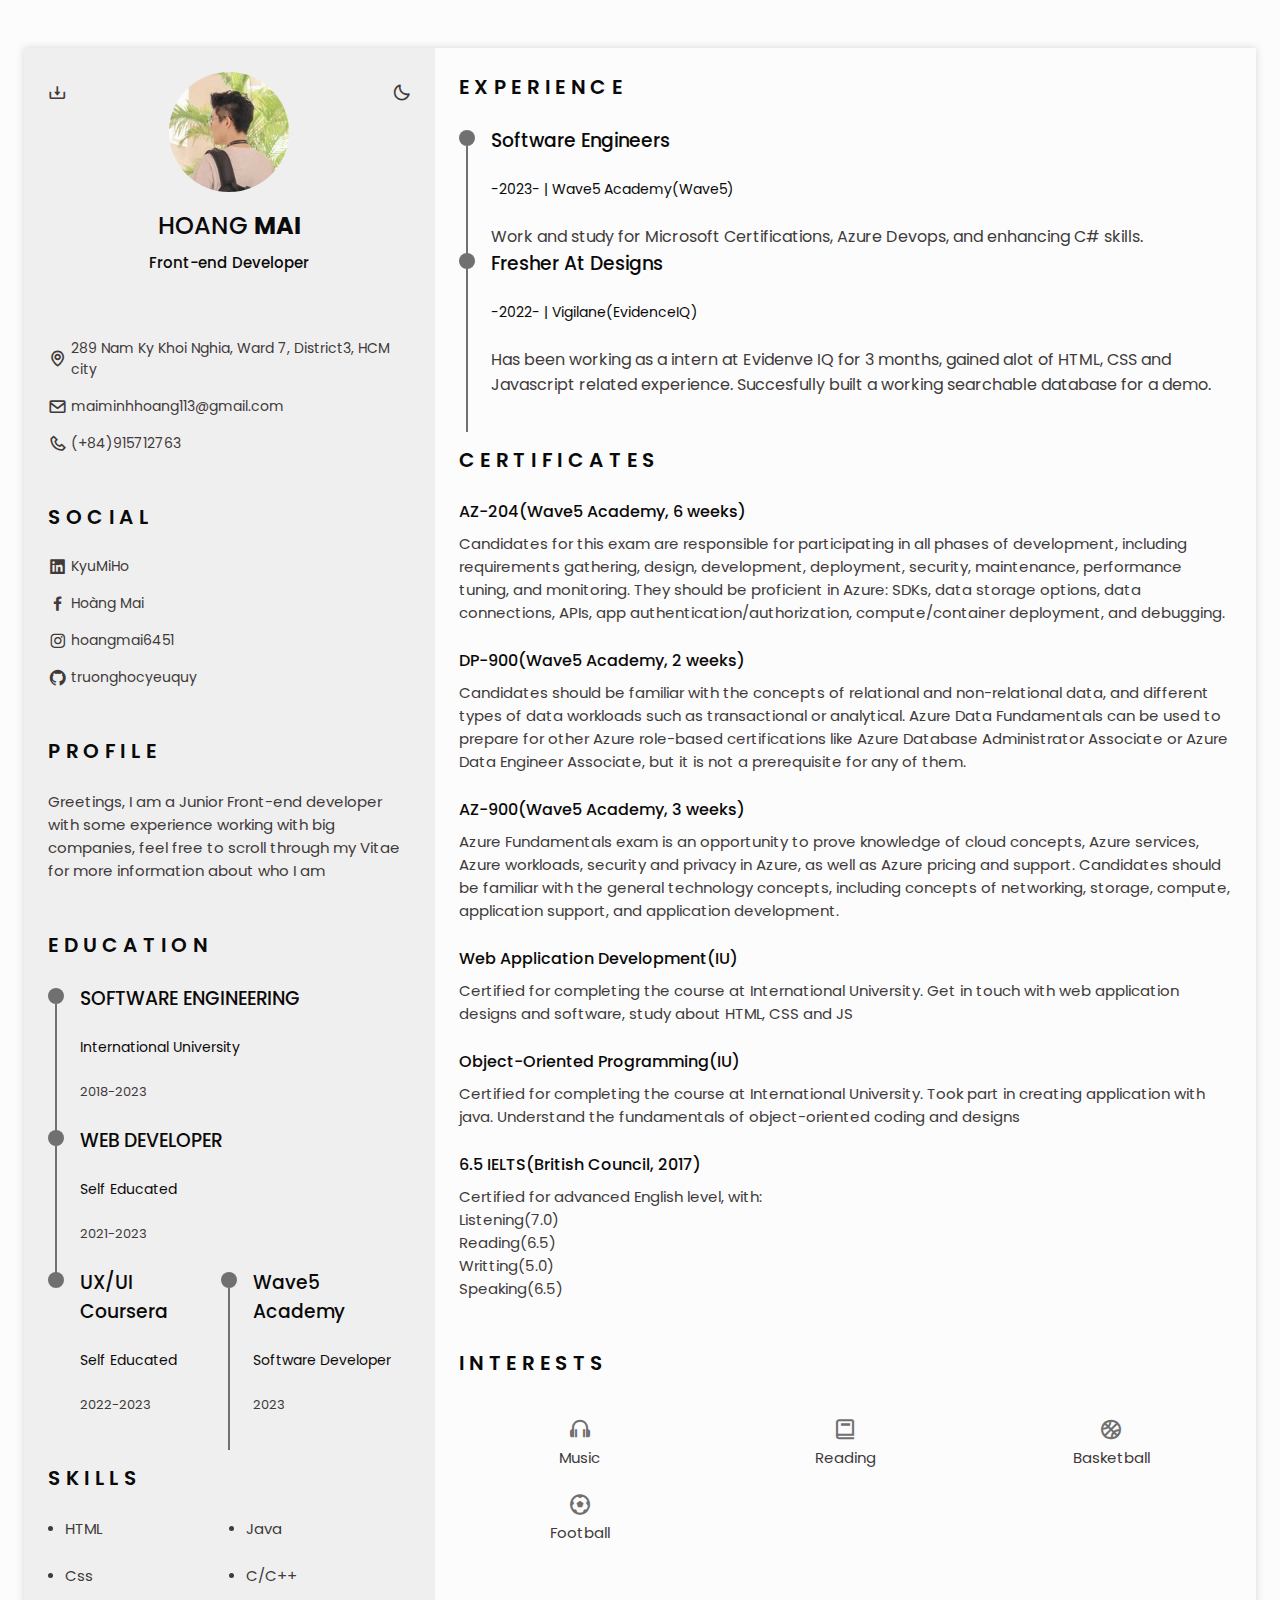
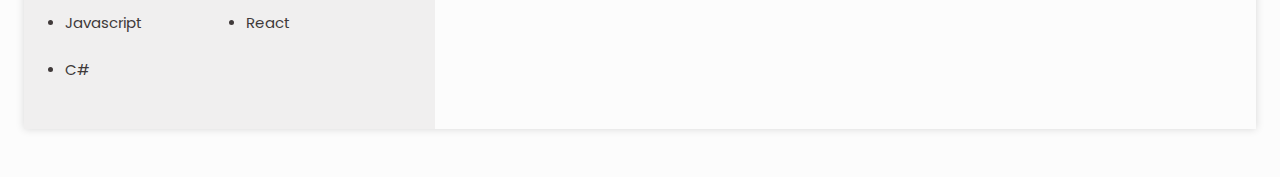
==== commit dd31605d: "Update index.html" ====
--- a/index.html
+++ b/index.html
@@ -204,11 +204,18 @@
                   <span class="education__studies">Self Educated</span>
                   <span class="education__year">2022-2023</span>
                 </div>
-                 <div class="education__data bd-grid">
+                <div class="education__content">
+                <div class="education__time">
+                  <span class="education__rounder"></span>
+                  <span class="education__line"></span>
+                </div>
+                <div class="education__data bd-grid">
                   <h3 class="education__title">Wave5 Academy</h3>
                   <span class="education__studies">Software Developer</span>
                   <span class="education__year">2023</span>
                 </div>
+              </div>
+                 
               </div>
             </div>
           </section>
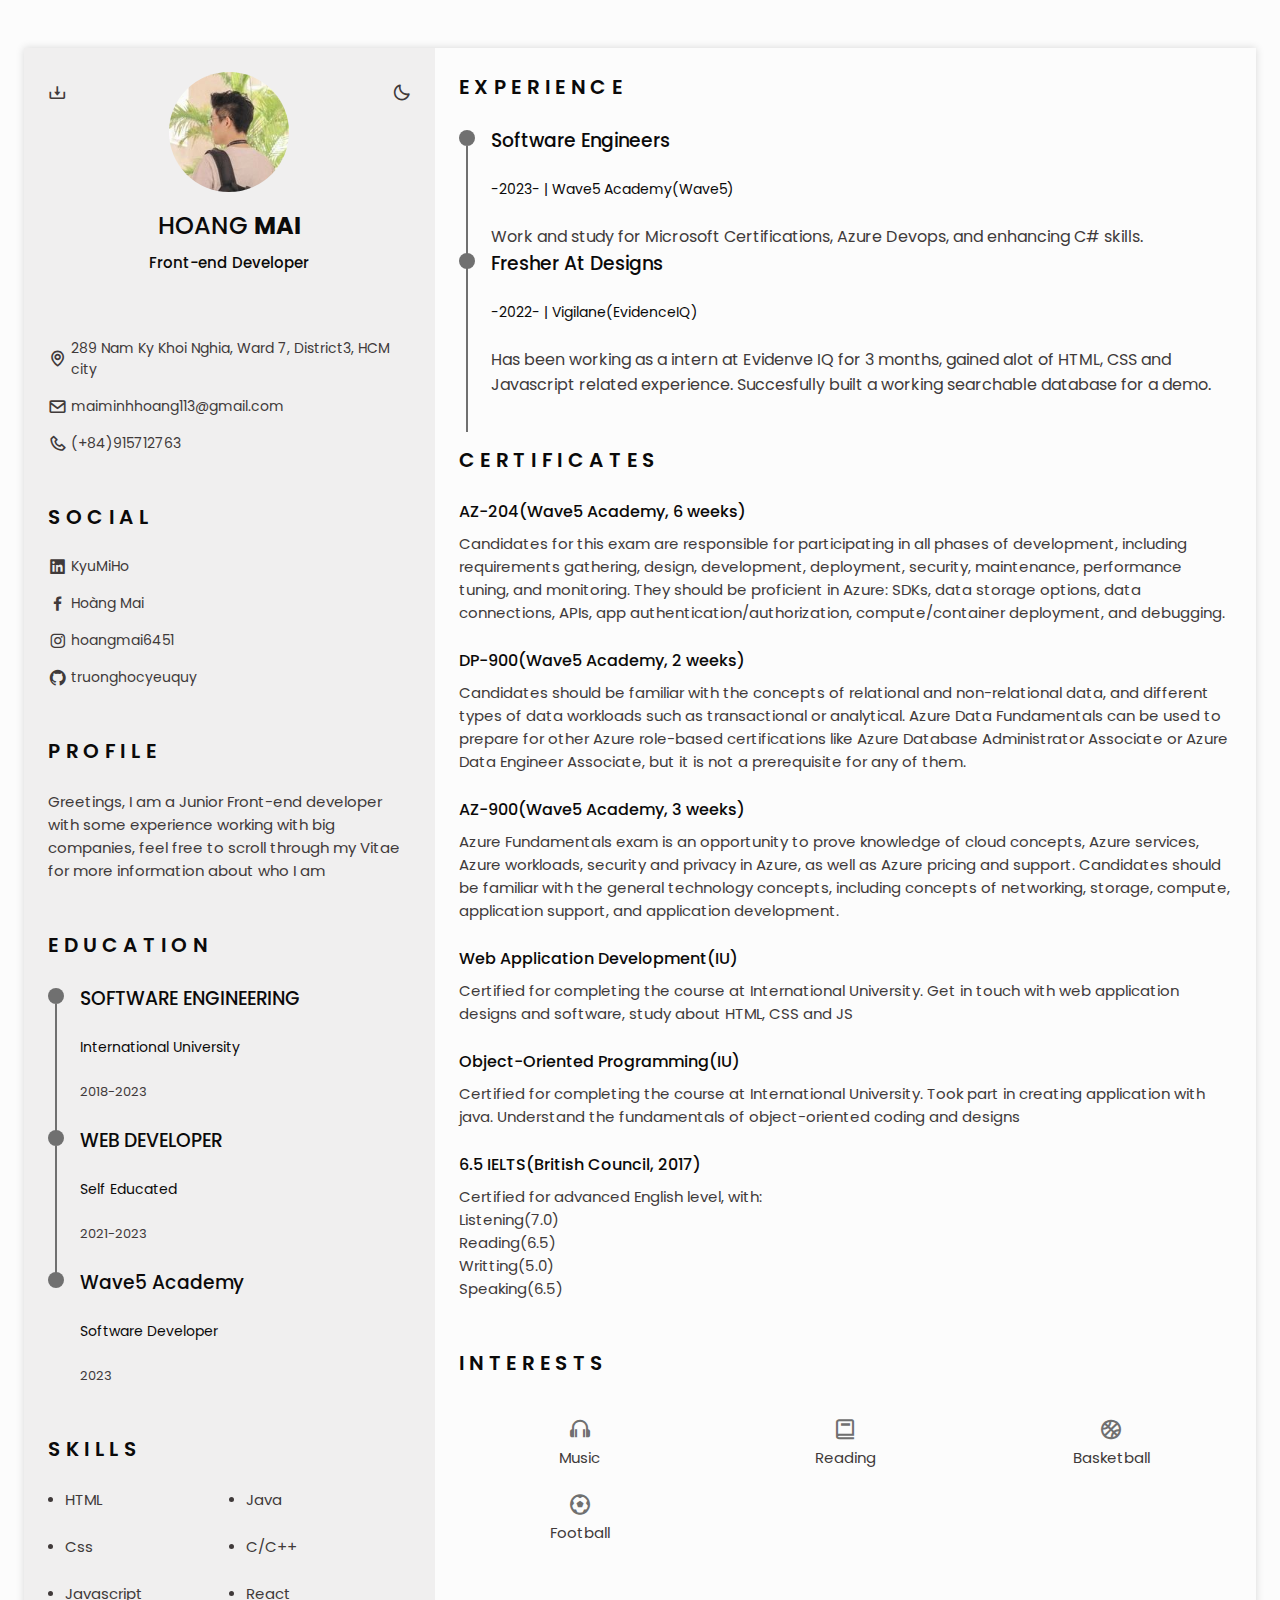
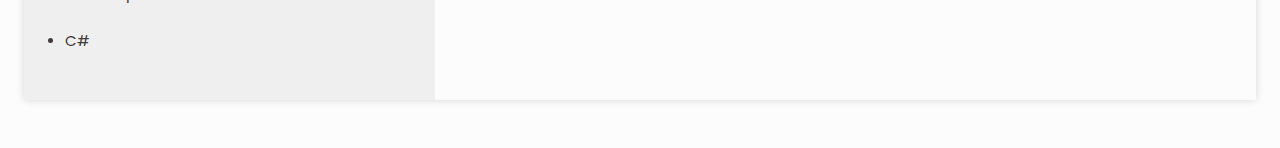
==== commit 7c194dd4: "Update index.html" ====
--- a/index.html
+++ b/index.html
@@ -200,21 +200,11 @@
                   <!-- <span class="education__line"></span> -->
                 </div>
                 <div class="education__data bd-grid">
-                  <h3 class="education__title">UX/UI Coursera</h3>
-                  <span class="education__studies">Self Educated</span>
-                  <span class="education__year">2022-2023</span>
-                </div>
-                <div class="education__content">
-                <div class="education__time">
-                  <span class="education__rounder"></span>
-                  <span class="education__line"></span>
-                </div>
-                <div class="education__data bd-grid">
                   <h3 class="education__title">Wave5 Academy</h3>
                   <span class="education__studies">Software Developer</span>
                   <span class="education__year">2023</span>
                 </div>
-              </div>
+                
                  
               </div>
             </div>
